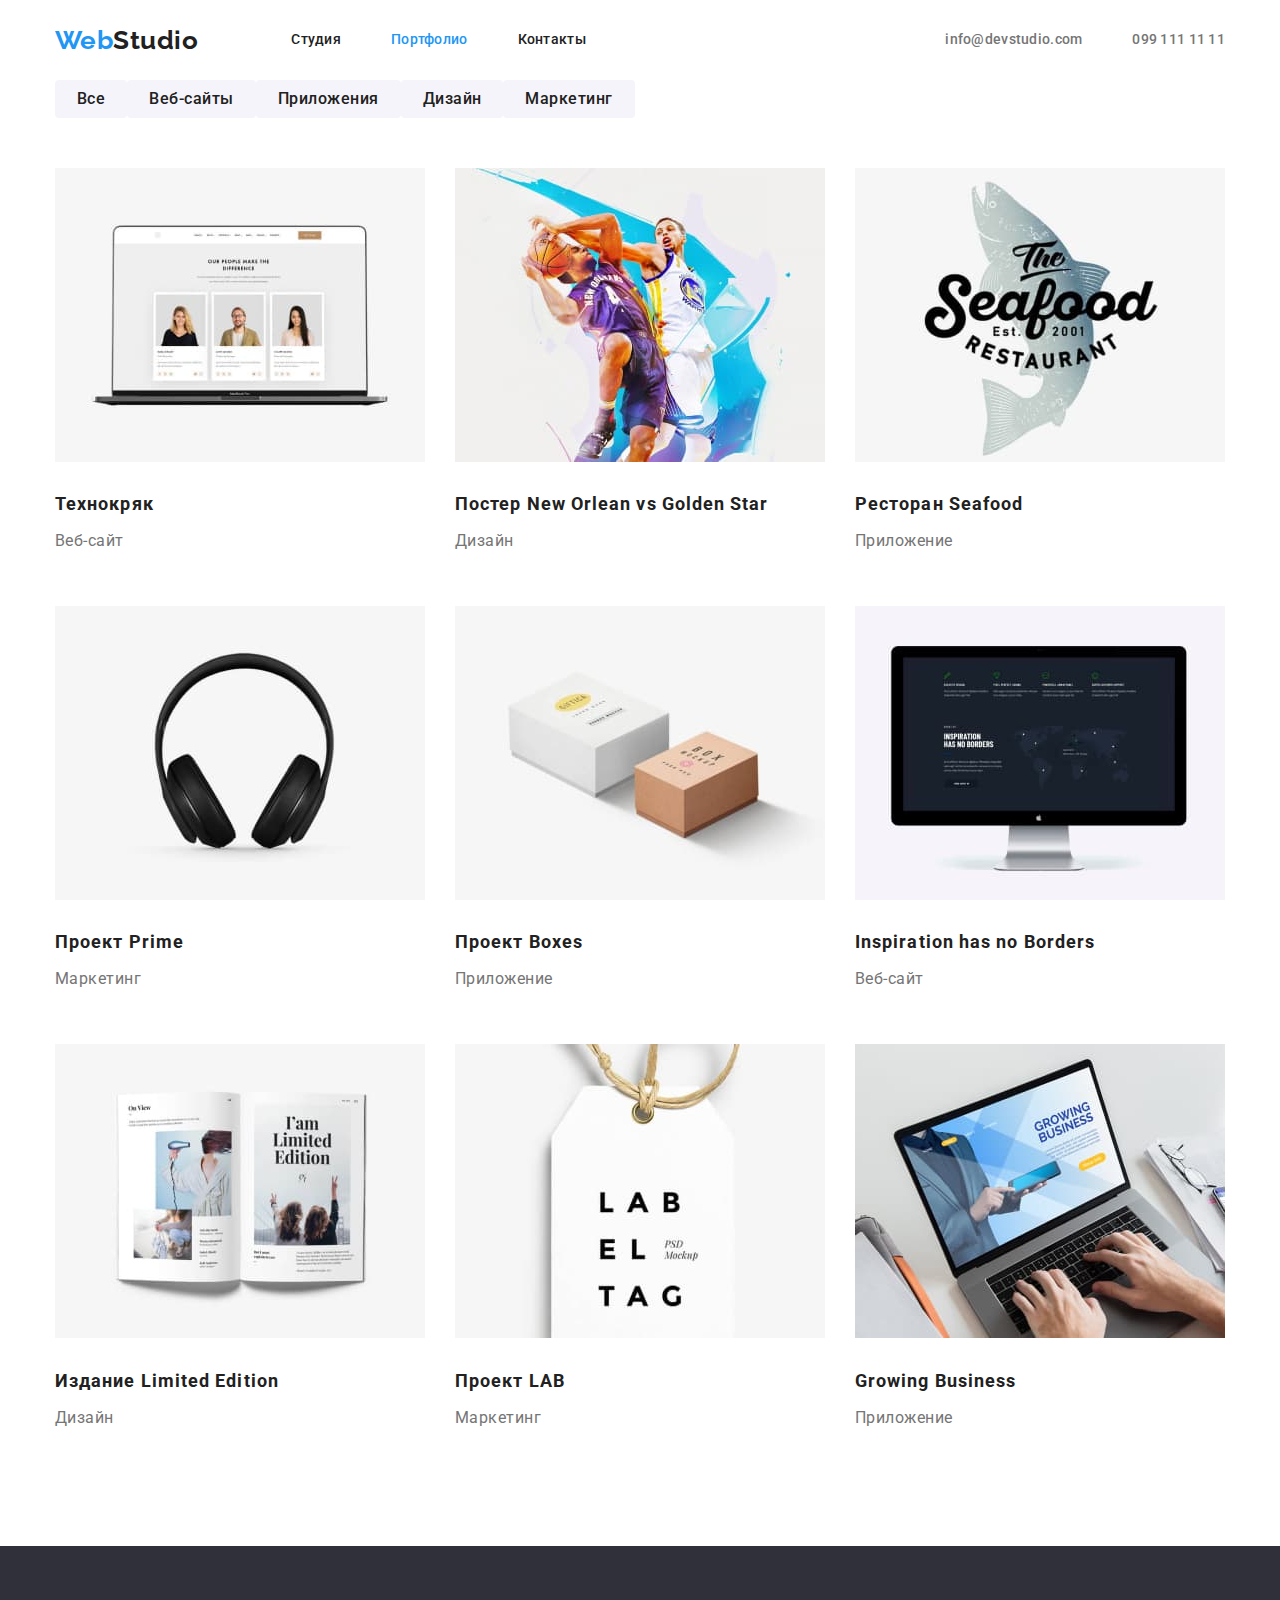
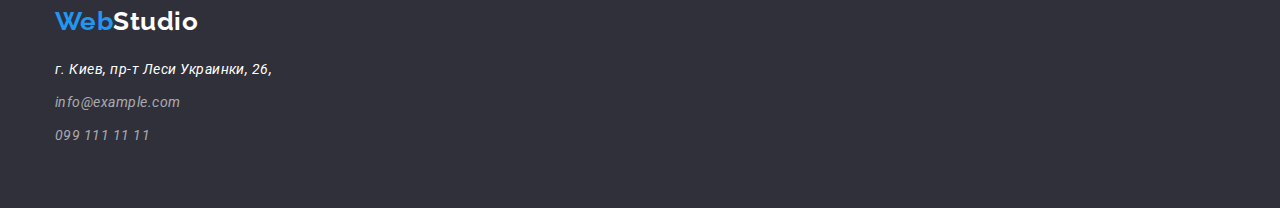
==== portfolio.html @ 03243314 "HomeWork03" ====
<!DOCTYPE html>
<html lang="ru">
  <head class="haeder">
    <meta charset="UTF-8" />
    <meta name="viewport" content="width=device-width, initial-scale=1.0" />
    <title>WebStudio</title>
    <link rel="preconnect" href="https://fonts.googleapis.com" />
    <link rel="preconnect" href="https://fonts.gstatic.com" crossorigin />
    <link
      href="https://fonts.googleapis.com/css2?family=Raleway:wght@700&family=Roboto:wght@400;500;700;900&display=swap"
      rel="stylesheet"
    />
    <link
      rel="stylesheet"
      href="https://cdnjs.cloudflare.com/ajax/libs/modern-normalize/1.1.0/modern-normalize.min.css"
    />
    <link rel="stylesheet" href="./css/styles.css" />
  </head>
  <body>
    <header>
      <div class="container">
        <nav class="proto">
          <a class="logo" href="./index.html"><span class="web-logo">Web</span>Studio</a>
          <ul class="site-nav">
            <li class="item"><a class="link" href="./index.html"> Студия</a></li>
            <li class="item"><a class="link current" href="./portfolio.html"> Портфолио</a></li>
            <li class="item"><a class="link" href=""> Контакты</a></li>
          </ul>
          <ul class="auth-nav">
            <li class="item">
              <a class="link" href="mailto:info&#64;devstudio.com">info&#64;devstudio.com</a>
            </li>
            <li class="item"><a class="link" href="tel:0991111111">099 111 11 11</a></li>
          </ul>
        </nav>
      </div>
    </header>
    <main>
      <section>
        <h1 class="filter hide">Сортировка</h1>
        <!--скрыть потом через CSS-->

        <div class="container">
          <ul class="sorting">
            <li class="haha"><button type="button">Все</button></li>
            <li class="haha"><button type="button">Веб-сайты</button></li>
            <li class="haha"><button type="button">Приложения</button></li>
            <li class="haha"><button type="button">Дизайн</button></li>
            <li class="haha"><button type="button">Маркетинг</button></li>
          </ul>
        </div>

        <h2 class="hide">Примеры</h2>
        <!--скрыть потом через CSS-->
        <div class="container">
          <ul class="sort-list">
            <div class="cards">
              <li>
                <figure>
                  <img
                    class="foto"
                    src="./images/tecnocrack.jpg"
                    alt="Технокряк"
                    width="370"
                    height="294"
                  />
                  <figcaption>
                    <h3 class="title">Технокряк</h3>
                    <p class="sort">Веб-сайт</p>
                  </figcaption>
                </figure>
              </li>
            </div>
            <div class="cards">
              <li>
                <figure>
                  <img
                    class="foto"
                    src="./images/poster.jpg"
                    alt="Постер New Orlean vs Golden Star"
                    width="370"
                    height="294"
                  />
                  <figcaption>
                    <h3 class="title">Постер New Orlean vs Golden Star</h3>
                    <p class="sort">Дизайн</p>
                  </figcaption>
                </figure>
              </li>
            </div>
            <div class="cards">
              <li>
                <figure>
                  <img
                    class="foto"
                    src="./images/seafood.jpg"
                    alt="Ресторан Seafood"
                    width="370"
                    height="294"
                  />
                  <figcaption>
                    <h3 class="title">Ресторан Seafood</h3>
                    <p class="sort">Приложение</p>
                  </figcaption>
                </figure>
              </li>
            </div>
            <div class="cards">
              <li>
                <figure>
                  <img
                    class="foto"
                    src="./images/prime.jpg"
                    alt="Проект Prime"
                    width="370"
                    height="294"
                  />
                  <figcaption>
                    <h3 class="title">Проект Prime</h3>
                    <p class="sort">Маркетинг</p>
                  </figcaption>
                </figure>
              </li>
            </div>
            <div class="cards">
              <li>
                <figure>
                  <img
                    class="foto"
                    src="./images/boxes.jpg"
                    alt="Проект Boxes"
                    width="370"
                    height="294"
                  />
                  <figcaption>
                    <h3 class="title">Проект Boxes</h3>
                    <p class="sort">Приложение</p>
                  </figcaption>
                </figure>
              </li>
            </div>
            <div class="cards">
              <li>
                <figure>
                  <img
                    class="foto"
                    src="./images/monitor.jpg"
                    alt="Inspiration has no Borders"
                    width="370"
                    height="294"
                  />
                  <figcaption>
                    <h3 class="title">Inspiration has no Borders</h3>
                    <p class="sort">Веб-сайт</p>
                  </figcaption>
                </figure>
              </li>
            </div>
            <div class="cards">
              <li>
                <figure>
                  <img
                    class="foto"
                    src="./images/limited.jpg"
                    alt="Издание Limited Edition"
                    width="370"
                    height="294"
                  />
                  <figcaption>
                    <h3 class="title">Издание Limited Edition</h3>
                    <p class="sort">Дизайн</p>
                  </figcaption>
                </figure>
              </li>
            </div>
            <div class="cards">
              <li>
                <figure>
                  <img
                    class="foto"
                    src="./images/lab.jpg"
                    alt="Проект LAB"
                    width="370"
                    height="294"
                  />
                  <figcaption>
                    <h3 class="title">Проект LAB</h3>
                    <p class="sort">Маркетинг</p>
                  </figcaption>
                </figure>
              </li>
            </div>
            <div class="cards">
              <li>
                <figure>
                  <img
                    class="foto"
                    src="./images/busines.jpg"
                    alt="Growing Business"
                    width="370"
                    height="294"
                  />
                  <figcaption>
                    <h3 class="title">Growing Business</h3>
                    <p class="sort">Приложение</p>
                  </figcaption>
                </figure>
              </li>
            </div>
          </ul>
        </div>
      </section>
    </main>
    <footer class="footer">
      <div class="container">
        <div class="logobox">
          <a class="logo" href="./index.html"><span class="web-logo">Web</span>Studio</a>
        </div>
        <address>
          <ul class="footer-list">
            <li class="item">г. Киев, пр-т Леси Украинки, 26,</li>
            <li class="item">
              <a class="link" href="mailto:info&#64;example.com">info&#64;example.com</a>
            </li>
            <li class="item"><a class="link" href="tel:0991111111">099 111 11 11</a></li>
          </ul>
        </address>
      </div>
    </footer>
  </body>
</html>
---- css/styles.css ----
:root {
    --primary-text-color: #757575;
    --secondary-text-color: #212121;
    --accent-color: #2196F3;
    --primary-white-color: #ffffff;
    --footer-text-color: rgba(255, 255, 255, 0.6);
    --footer-bkg-color: #2F303A;
}

body {
    color: var(--primary-text-color);
    background-color: var(--primary-white-color);
    font-family: roboto, sans-serif;
    letter-spacing: 0.03em;
    text-decoration: none;
}
ul {
    list-style: none;
    padding: 0;
    margin: 0;
}

.link {
    text-decoration: inherit;
}

.list {
    padding: 0;
}
/* Header */

.container {
    margin-left: auto;
    margin-right: auto;
    width: 1200px;
    padding: 0 15px;
       
}
.proto {
    display: flex;
    align-items: center;
}

.proto .link {
    display: block;
    padding-top: 32px;
    padding-bottom: 32px;
}

.logo{
    color: var(--secondary-text-color);
    font-family: raleway, sans-serif;
    font-weight: 700;
    font-size: 26px;
    line-height: 1.19;
    text-decoration: inherit;
}
.web-logo {
    color: var(--accent-color)
}

.site-nav {
    margin-left: 93px;
}

.site-nav, .auth-nav {
    margin-top: 0;
    margin-bottom: 0;
    padding: 0;
    font-weight: 500;
    font-size: 14px;
    line-height: 1.14;
    letter-spacing: 0.02em;
    display: flex;
}
.site-nav .item:not(:last-child),
.auth-nav .item:not(:last-child)  {
    margin-right: 50px;
}
.site-nav .link.current {
    color: var(--accent-color);
}
.site-nav .link {
    color: var(--secondary-text-color);
    font-weight: 500;
    font-size: 14px;
    line-height: 1.14;
    letter-spacing: 0.02em;
    
}
.site-nav .link:hover, 
.site-nav .link:focus {
color: var(--accent-color)
}

.auth-nav {
    margin-left: auto;
}

.auth-nav .link {
    color: var(--primary-text-color);
    font-weight: 500;
    font-size: 14px;
    line-height: 1.14;
    letter-spacing: 0.02em;
    
}
.auth-nav .link:hover,
.auth-nav .link:focus 
{
    color: var(--accent-color)
}

.hero {
   color: #FFFFFF;
    background-color: #2F303A; 
    text-align: center;
    
}

.hero-title  {
    
    font-weight: 900;
    font-size: 44px;
    line-height: 1.36;
    text-align: center;
    letter-spacing: 0.06em;
    text-transform: uppercase;
    margin-bottom: 30px;
    margin-top: 0;
padding-top: 200px;
}

.hero-button  {
font-weight: 700;
font-size: 16px;
line-height: 1.88;
text-align: center;
letter-spacing: 0.06em;
color: var(--primary-white-color);
background-color: var(--accent-color);
margin-bottom: 200px;;

}
.section-title {
    color: var(--secondary-text-color);
    margin: 0;
}


.hang-list{
    display: flex;
    flex-wrap: wrap;
    margin: 0;
}
.hang-list .item {
    width: 270px;
}
.hang-list .item:not(:last-child) {
    margin-right: 30px;
}

.hang-list .title {
    color: var(--secondary-text-color);
    font-weight: 700;
    font-size: 14px;
    line-height: 1.14;
    margin: 0;
    padding-top: 94px;
    padding-bottom: 10px;
}

.hang-list .text {
    font-size: 14px;
    line-height: 1.71;
    margin: 0;
    
}

.wwd-list .item:not(:last-child) {
    margin-right: 30px;}

.wwd-list {
    display: flex;
    flex-wrap: wrap;
    padding-bottom: 94px;
    margin: 0;
    
}




.section-title {
    font-weight: 700;
    font-size: 36px;
    line-height: 1.17;
    text-align: center;
    padding-bottom: 50px;
    padding-top: 94px;
    margin: 0;
}

.team-list {
    display: flex;
    padding-bottom: 94px;
}
.team-list .title {
    color: var(--secondary-text-color);
    font-weight: 500;
    font-size: 16px;
    line-height: 1.19;
    padding-bottom: 10px;
    margin: 0;
}

.team-list .position {
    font-size: 16px;
    line-height: 1.19;
    padding-bottom: 30px;
    margin: 0;
}

.team-list .foto {
    padding-bottom: 30px;
    margin: 0;
}

.team-list .person  {
    margin: 0;
}
.team-list .person:not(:last-child) {
    margin-right: 30px;
}

.footer {
    color: var(--primary-white-color);
    background-color: var(--footer-bkg-color);
    font-size: 14px;
    line-height: 1.71;
    display: block;
}
.footer-list {
    margin: 0;
    display: block;
}

.logobox {
   padding-top: 60px;
    padding-bottom: 20px; 
}

.footer .link {
    color: var(--footer-text-color)
}
.footer .logo {
    color: var(--primary-white-color);
    
}
.footer .link:hover,
.footer .link:focus {
    color: var(--accent-color)
}

.footer-list .item:not(:last-child) {
    padding-bottom: 9px;
}

.footer .container {
    padding-bottom: 60px;
}
/*Портфолио*/

.filter {
    color: --secondary-text-color;
    font-weight: 500;
    font-size: 16px;
    line-height: 1.62;
    text-align: center;
}
button {
    font-weight: 500;
    font-size: 16px;
    line-height: 1.62;
    text-align: center;
    letter-spacing: 0.03em;
    color: var(--secondary-text-color);
    cursor: pointer;
    background-color: #F5F4FA;
    padding: 6px 22px;
    border-radius: 4px;
    border: transparent;
    height: 38px;
}
button:hover,
button:focus {
    background: var(--accent-color);
    color: var(--primary-white-color)
}

.sort-list {
display: flex;
flex-wrap: wrap;
padding-bottom: 94px;
}

.sort-list .title {
    font-weight: 700;
    font-size: 18px;
    line-height: 2;
    letter-spacing: 0.06em;
    color: var(--secondary-text-color);
}

.sort-list .sort {
    font-size: 16px;
    line-height: 1.86;
}

.container .sorting {
    margin-bottom: 50px;
}



.hide {
    display: none;
    background-color: tomato;
}

.sorting {
    display: flex;
    align-items: flex-end;
}
.haha {
    display: block;
    
}

.cards {
    width: 370px;
    margin-right: 30px;
    margin-bottom: 30px;
}

.cards:nth-child(3n) {
    margin-right: 0;
}

.cards:nth-last-child(-n +3) {
    margin-bottom: 0;
}

.sort-list p, figure, h3 {
    margin: 0;
    
    
}

.cards .foto {
    margin-bottom: 20px;
}

.cards .title {
    margin-bottom: 4px;
}

.cards .sort {
    margin-bottom: 20px;
}
/* coment */
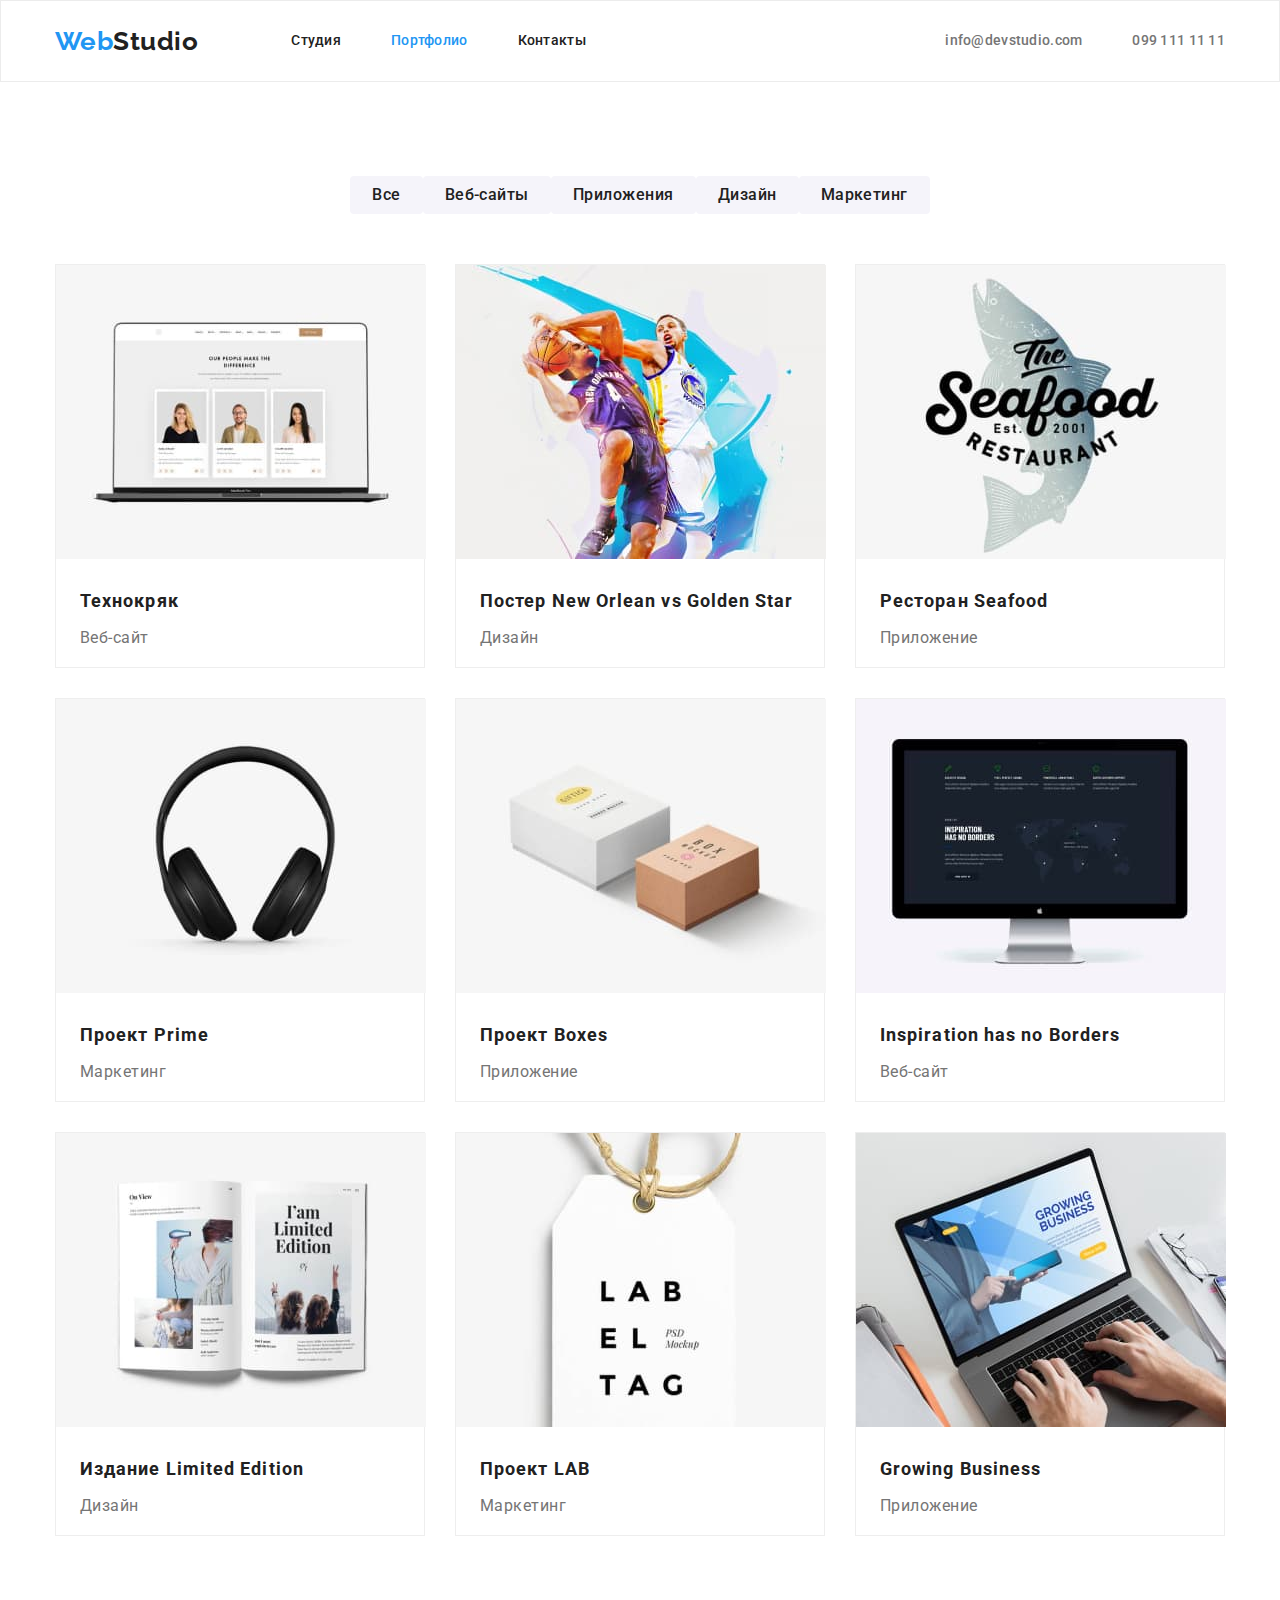
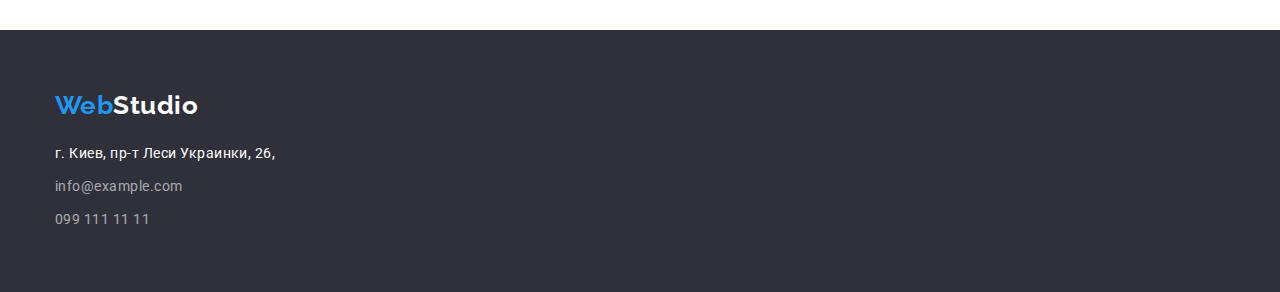
==== commit 66bdbea9: "HomeWork03rep" ====
--- a/portfolio.html
+++ b/portfolio.html
@@ -17,7 +17,7 @@
     <link rel="stylesheet" href="./css/styles.css" />
   </head>
   <body>
-    <header>
+    <header class="top">
       <div class="container">
         <nav class="proto">
           <a class="logo" href="./index.html"><span class="web-logo">Web</span>Studio</a>
--- a/css/styles.css
+++ b/css/styles.css
@@ -45,6 +45,10 @@
     display: block;
     padding-top: 32px;
     padding-bottom: 32px;
+}
+
+.top {
+    border: 1px solid #ECECEC;
 }
 
 .logo{
@@ -201,6 +205,9 @@
     margin: 0;
 }
 
+.our-team {
+    background-color: #F5F4FA;
+}
 .team-list {
     display: flex;
     padding-bottom: 94px;
@@ -222,10 +229,22 @@
 }
 
 .team-list .foto {
-    padding-bottom: 30px;
-    margin: 0;
-}
-
+    margin-bottom: 30px;
+    border-radius: 0px;
+}
+
+.person figure {
+    width: 270px;
+    height: 368px;
+    background: #FFFFFF;    
+    box-shadow: 0px 1px 3px rgba(0, 0, 0, 0.12),
+    0px 1px 1px rgba(0, 0, 0, 0.14),
+    0px 2px 1px rgba(0, 0, 0, 0.2);
+    border-radius: 0px 0px 4px 4px;
+    text-align: center;
+}
+
+    
 .team-list .person  {
     margin: 0;
 }
@@ -331,6 +350,9 @@
 .sorting {
     display: flex;
     align-items: flex-end;
+    justify-content: center;
+    margin-top: 94px;
+    margin-bottom: 50px;
 }
 .haha {
     display: block;
@@ -339,8 +361,15 @@
 
 .cards {
     width: 370px;
+    height: 404px;
     margin-right: 30px;
     margin-bottom: 30px;
+
+    background: #FFFFFF;
+    border: 1px solid #EEEEEE;
+    box-sizing: border-box;
+    
+    
 }
 
 .cards:nth-child(3n) {
@@ -353,8 +382,6 @@
 
 .sort-list p, figure, h3 {
     margin: 0;
-    
-    
 }
 
 .cards .foto {
@@ -363,9 +390,15 @@
 
 .cards .title {
     margin-bottom: 4px;
+    padding-left: 24px;
 }
 
 .cards .sort {
     margin-bottom: 20px;
+    padding-left: 24px;
+}
+
+address {
+    font-style: normal;
 }
 /* coment */
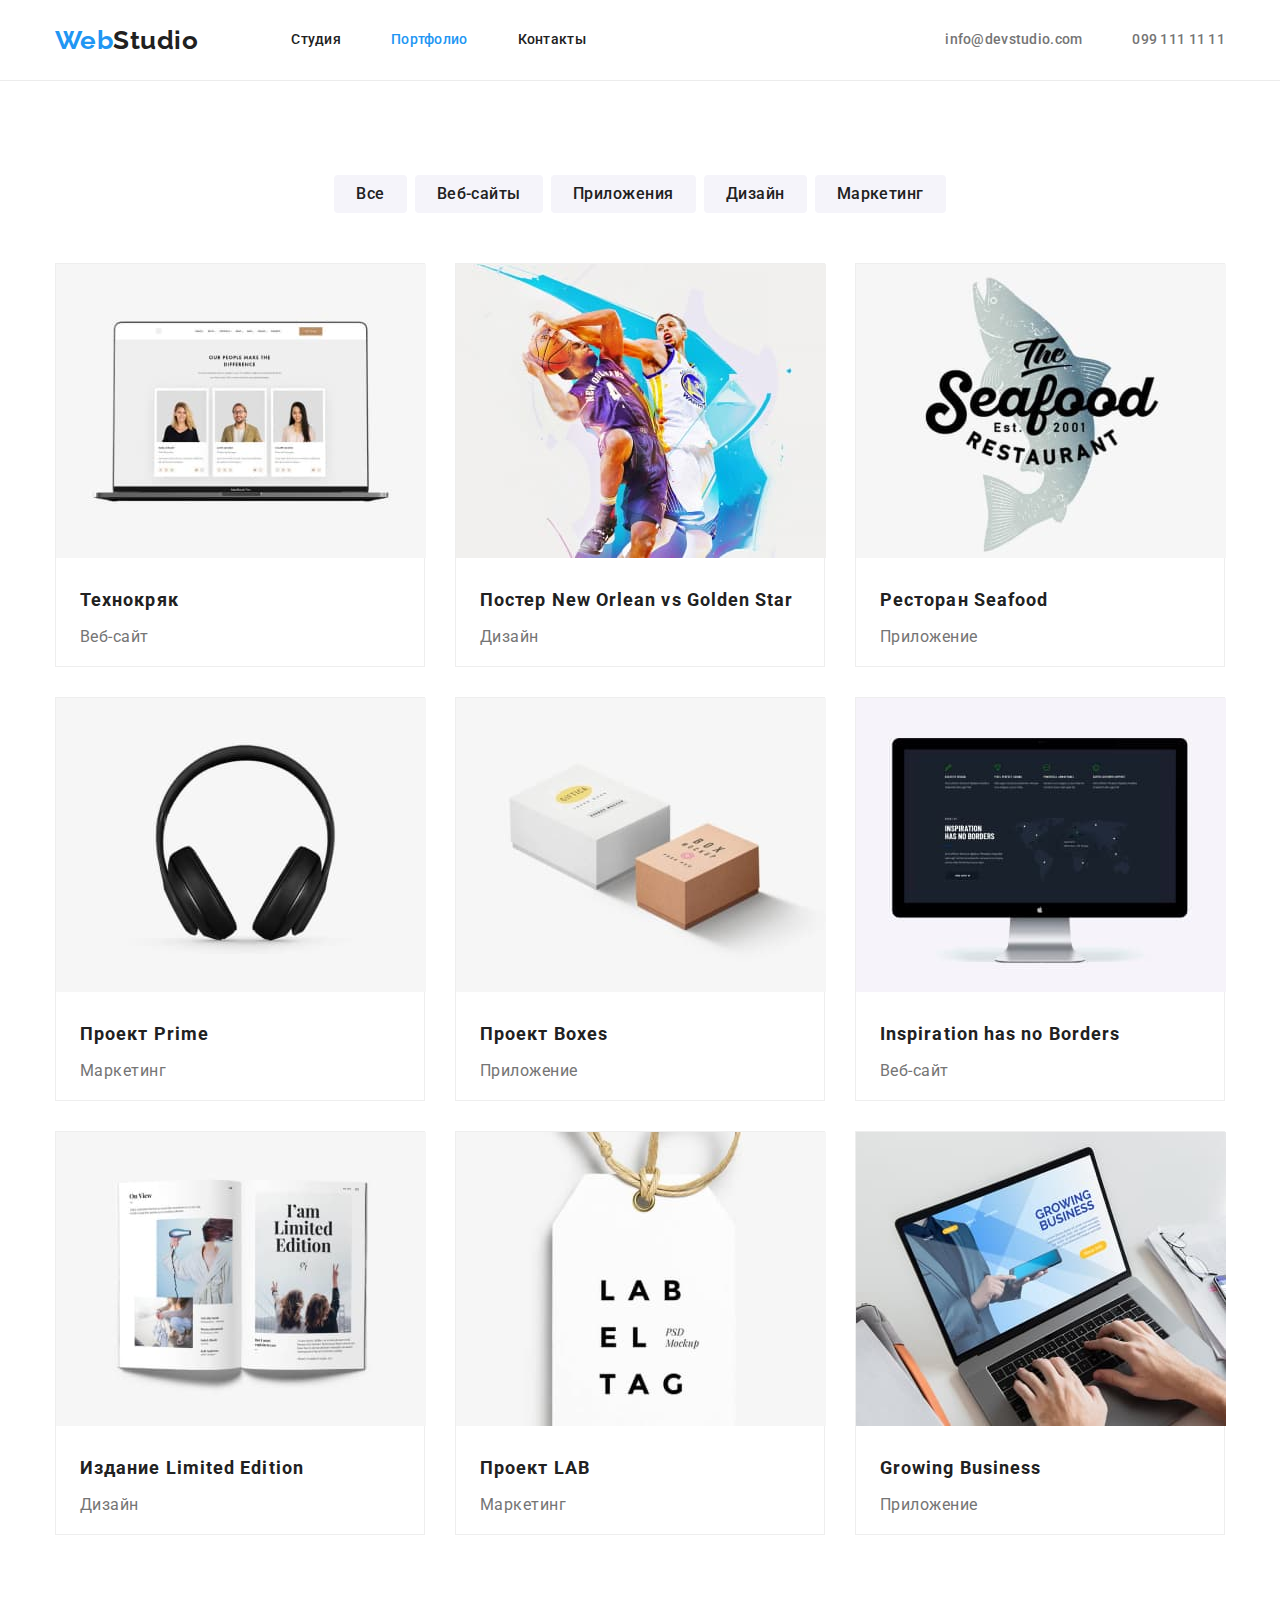
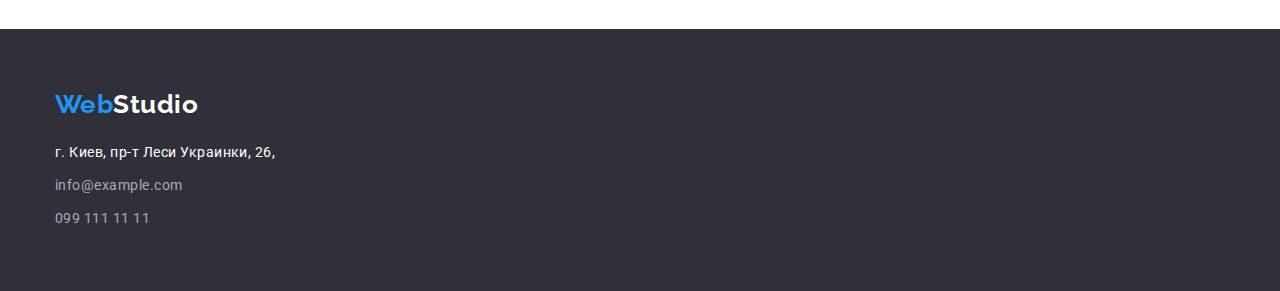
==== commit 1fb3a37b: "HomeWORK03" ====
--- a/portfolio.html
+++ b/portfolio.html
@@ -36,17 +36,17 @@
       </div>
     </header>
     <main>
-      <section>
+      <section class="section">
         <h1 class="filter hide">Сортировка</h1>
         <!--скрыть потом через CSS-->
 
         <div class="container">
           <ul class="sorting">
-            <li class="haha"><button type="button">Все</button></li>
-            <li class="haha"><button type="button">Веб-сайты</button></li>
-            <li class="haha"><button type="button">Приложения</button></li>
-            <li class="haha"><button type="button">Дизайн</button></li>
-            <li class="haha"><button type="button">Маркетинг</button></li>
+            <li class="sort-butt"><button type="button">Все</button></li>
+            <li class="sort-butt"><button type="button">Веб-сайты</button></li>
+            <li class="sort-butt"><button type="button">Приложения</button></li>
+            <li class="sort-butt"><button type="button">Дизайн</button></li>
+            <li class="sort-butt"><button type="button">Маркетинг</button></li>
           </ul>
         </div>
 
@@ -54,159 +54,149 @@
         <!--скрыть потом через CSS-->
         <div class="container">
           <ul class="sort-list">
-            <div class="cards">
-              <li>
-                <figure>
-                  <img
-                    class="foto"
-                    src="./images/tecnocrack.jpg"
-                    alt="Технокряк"
-                    width="370"
-                    height="294"
-                  />
-                  <figcaption>
-                    <h3 class="title">Технокряк</h3>
-                    <p class="sort">Веб-сайт</p>
-                  </figcaption>
-                </figure>
-              </li>
-            </div>
-            <div class="cards">
-              <li>
-                <figure>
-                  <img
-                    class="foto"
-                    src="./images/poster.jpg"
-                    alt="Постер New Orlean vs Golden Star"
-                    width="370"
-                    height="294"
-                  />
-                  <figcaption>
-                    <h3 class="title">Постер New Orlean vs Golden Star</h3>
-                    <p class="sort">Дизайн</p>
-                  </figcaption>
-                </figure>
-              </li>
-            </div>
-            <div class="cards">
-              <li>
-                <figure>
-                  <img
-                    class="foto"
-                    src="./images/seafood.jpg"
-                    alt="Ресторан Seafood"
-                    width="370"
-                    height="294"
-                  />
-                  <figcaption>
-                    <h3 class="title">Ресторан Seafood</h3>
-                    <p class="sort">Приложение</p>
-                  </figcaption>
-                </figure>
-              </li>
-            </div>
-            <div class="cards">
-              <li>
-                <figure>
-                  <img
-                    class="foto"
-                    src="./images/prime.jpg"
-                    alt="Проект Prime"
-                    width="370"
-                    height="294"
-                  />
-                  <figcaption>
-                    <h3 class="title">Проект Prime</h3>
-                    <p class="sort">Маркетинг</p>
-                  </figcaption>
-                </figure>
-              </li>
-            </div>
-            <div class="cards">
-              <li>
-                <figure>
-                  <img
-                    class="foto"
-                    src="./images/boxes.jpg"
-                    alt="Проект Boxes"
-                    width="370"
-                    height="294"
-                  />
-                  <figcaption>
-                    <h3 class="title">Проект Boxes</h3>
-                    <p class="sort">Приложение</p>
-                  </figcaption>
-                </figure>
-              </li>
-            </div>
-            <div class="cards">
-              <li>
-                <figure>
-                  <img
-                    class="foto"
-                    src="./images/monitor.jpg"
-                    alt="Inspiration has no Borders"
-                    width="370"
-                    height="294"
-                  />
-                  <figcaption>
-                    <h3 class="title">Inspiration has no Borders</h3>
-                    <p class="sort">Веб-сайт</p>
-                  </figcaption>
-                </figure>
-              </li>
-            </div>
-            <div class="cards">
-              <li>
-                <figure>
-                  <img
-                    class="foto"
-                    src="./images/limited.jpg"
-                    alt="Издание Limited Edition"
-                    width="370"
-                    height="294"
-                  />
-                  <figcaption>
-                    <h3 class="title">Издание Limited Edition</h3>
-                    <p class="sort">Дизайн</p>
-                  </figcaption>
-                </figure>
-              </li>
-            </div>
-            <div class="cards">
-              <li>
-                <figure>
-                  <img
-                    class="foto"
-                    src="./images/lab.jpg"
-                    alt="Проект LAB"
-                    width="370"
-                    height="294"
-                  />
-                  <figcaption>
-                    <h3 class="title">Проект LAB</h3>
-                    <p class="sort">Маркетинг</p>
-                  </figcaption>
-                </figure>
-              </li>
-            </div>
-            <div class="cards">
-              <li>
-                <figure>
-                  <img
-                    class="foto"
-                    src="./images/busines.jpg"
-                    alt="Growing Business"
-                    width="370"
-                    height="294"
-                  />
-                  <figcaption>
-                    <h3 class="title">Growing Business</h3>
-                    <p class="sort">Приложение</p>
-                  </figcaption>
-                </figure>
-              </li>
-            </div>
+            <li class="cards">
+              <figure>
+                <img
+                  class="foto"
+                  src="./images/tecnocrack.jpg"
+                  alt="Технокряк"
+                  width="370"
+                  height="294"
+                />
+                <figcaption>
+                  <h3 class="title">Технокряк</h3>
+                  <p class="sort">Веб-сайт</p>
+                </figcaption>
+              </figure>
+            </li>
+
+            <li class="cards">
+              <figure>
+                <img
+                  class="foto"
+                  src="./images/poster.jpg"
+                  alt="Постер New Orlean vs Golden Star"
+                  width="370"
+                  height="294"
+                />
+                <figcaption>
+                  <h3 class="title">Постер New Orlean vs Golden Star</h3>
+                  <p class="sort">Дизайн</p>
+                </figcaption>
+              </figure>
+            </li>
+
+            <li class="cards">
+              <figure>
+                <img
+                  class="foto"
+                  src="./images/seafood.jpg"
+                  alt="Ресторан Seafood"
+                  width="370"
+                  height="294"
+                />
+                <figcaption>
+                  <h3 class="title">Ресторан Seafood</h3>
+                  <p class="sort">Приложение</p>
+                </figcaption>
+              </figure>
+            </li>
+
+            <li class="cards">
+              <figure>
+                <img
+                  class="foto"
+                  src="./images/prime.jpg"
+                  alt="Проект Prime"
+                  width="370"
+                  height="294"
+                />
+                <figcaption>
+                  <h3 class="title">Проект Prime</h3>
+                  <p class="sort">Маркетинг</p>
+                </figcaption>
+              </figure>
+            </li>
+
+            <li class="cards">
+              <figure>
+                <img
+                  class="foto"
+                  src="./images/boxes.jpg"
+                  alt="Проект Boxes"
+                  width="370"
+                  height="294"
+                />
+                <figcaption>
+                  <h3 class="title">Проект Boxes</h3>
+                  <p class="sort">Приложение</p>
+                </figcaption>
+              </figure>
+            </li>
+
+            <li class="cards">
+              <figure>
+                <img
+                  class="foto"
+                  src="./images/monitor.jpg"
+                  alt="Inspiration has no Borders"
+                  width="370"
+                  height="294"
+                />
+                <figcaption>
+                  <h3 class="title">Inspiration has no Borders</h3>
+                  <p class="sort">Веб-сайт</p>
+                </figcaption>
+              </figure>
+            </li>
+
+            <li class="cards">
+              <figure>
+                <img
+                  class="foto"
+                  src="./images/limited.jpg"
+                  alt="Издание Limited Edition"
+                  width="370"
+                  height="294"
+                />
+                <figcaption>
+                  <h3 class="title">Издание Limited Edition</h3>
+                  <p class="sort">Дизайн</p>
+                </figcaption>
+              </figure>
+            </li>
+
+            <li class="cards">
+              <figure>
+                <img
+                  class="foto"
+                  src="./images/lab.jpg"
+                  alt="Проект LAB"
+                  width="370"
+                  height="294"
+                />
+                <figcaption>
+                  <h3 class="title">Проект LAB</h3>
+                  <p class="sort">Маркетинг</p>
+                </figcaption>
+              </figure>
+            </li>
+
+            <li class="cards">
+              <figure>
+                <img
+                  class="foto"
+                  src="./images/busines.jpg"
+                  alt="Growing Business"
+                  width="370"
+                  height="294"
+                />
+                <figcaption>
+                  <h3 class="title">Growing Business</h3>
+                  <p class="sort">Приложение</p>
+                </figcaption>
+              </figure>
+            </li>
           </ul>
         </div>
       </section>
--- a/css/styles.css
+++ b/css/styles.css
@@ -20,6 +20,15 @@
     margin: 0;
 }
 
+.section {
+    padding-top: 94px;
+    padding-bottom: 94px;
+}
+
+.section.no-padding {
+    padding-bottom: 0;
+}
+
 .link {
     text-decoration: inherit;
 }
@@ -48,7 +57,7 @@
 }
 
 .top {
-    border: 1px solid #ECECEC;
+    border-bottom: 1px solid #ECECEC;
 }
 
 .logo{
@@ -136,6 +145,8 @@
 }
 
 .hero-button  {
+    width: 200px;
+    height: 50px;
 font-weight: 700;
 font-size: 16px;
 line-height: 1.88;
@@ -170,7 +181,7 @@
     font-size: 14px;
     line-height: 1.14;
     margin: 0;
-    padding-top: 94px;
+   /* padding-top: 94px; */
     padding-bottom: 10px;
 }
 
@@ -187,7 +198,7 @@
 .wwd-list {
     display: flex;
     flex-wrap: wrap;
-    padding-bottom: 94px;
+   /* padding-bottom: 94px; */
     margin: 0;
     
 }
@@ -201,7 +212,7 @@
     line-height: 1.17;
     text-align: center;
     padding-bottom: 50px;
-    padding-top: 94px;
+    /* padding-top: 94px; */
     margin: 0;
 }
 
@@ -210,7 +221,7 @@
 }
 .team-list {
     display: flex;
-    padding-bottom: 94px;
+   /* padding-bottom: 94px; */
 }
 .team-list .title {
     color: var(--secondary-text-color);
@@ -320,7 +331,7 @@
 .sort-list {
 display: flex;
 flex-wrap: wrap;
-padding-bottom: 94px;
+/*padding-bottom: 94px; */
 }
 
 .sort-list .title {
@@ -351,14 +362,13 @@
     display: flex;
     align-items: flex-end;
     justify-content: center;
-    margin-top: 94px;
+   /* margin-top: 94px; */
     margin-bottom: 50px;
 }
-.haha {
-    display: block;
-    
-}
-
+
+.sort-butt:not(:last-child) {
+    padding-right: 8px;
+}
 .cards {
     width: 370px;
     height: 404px;
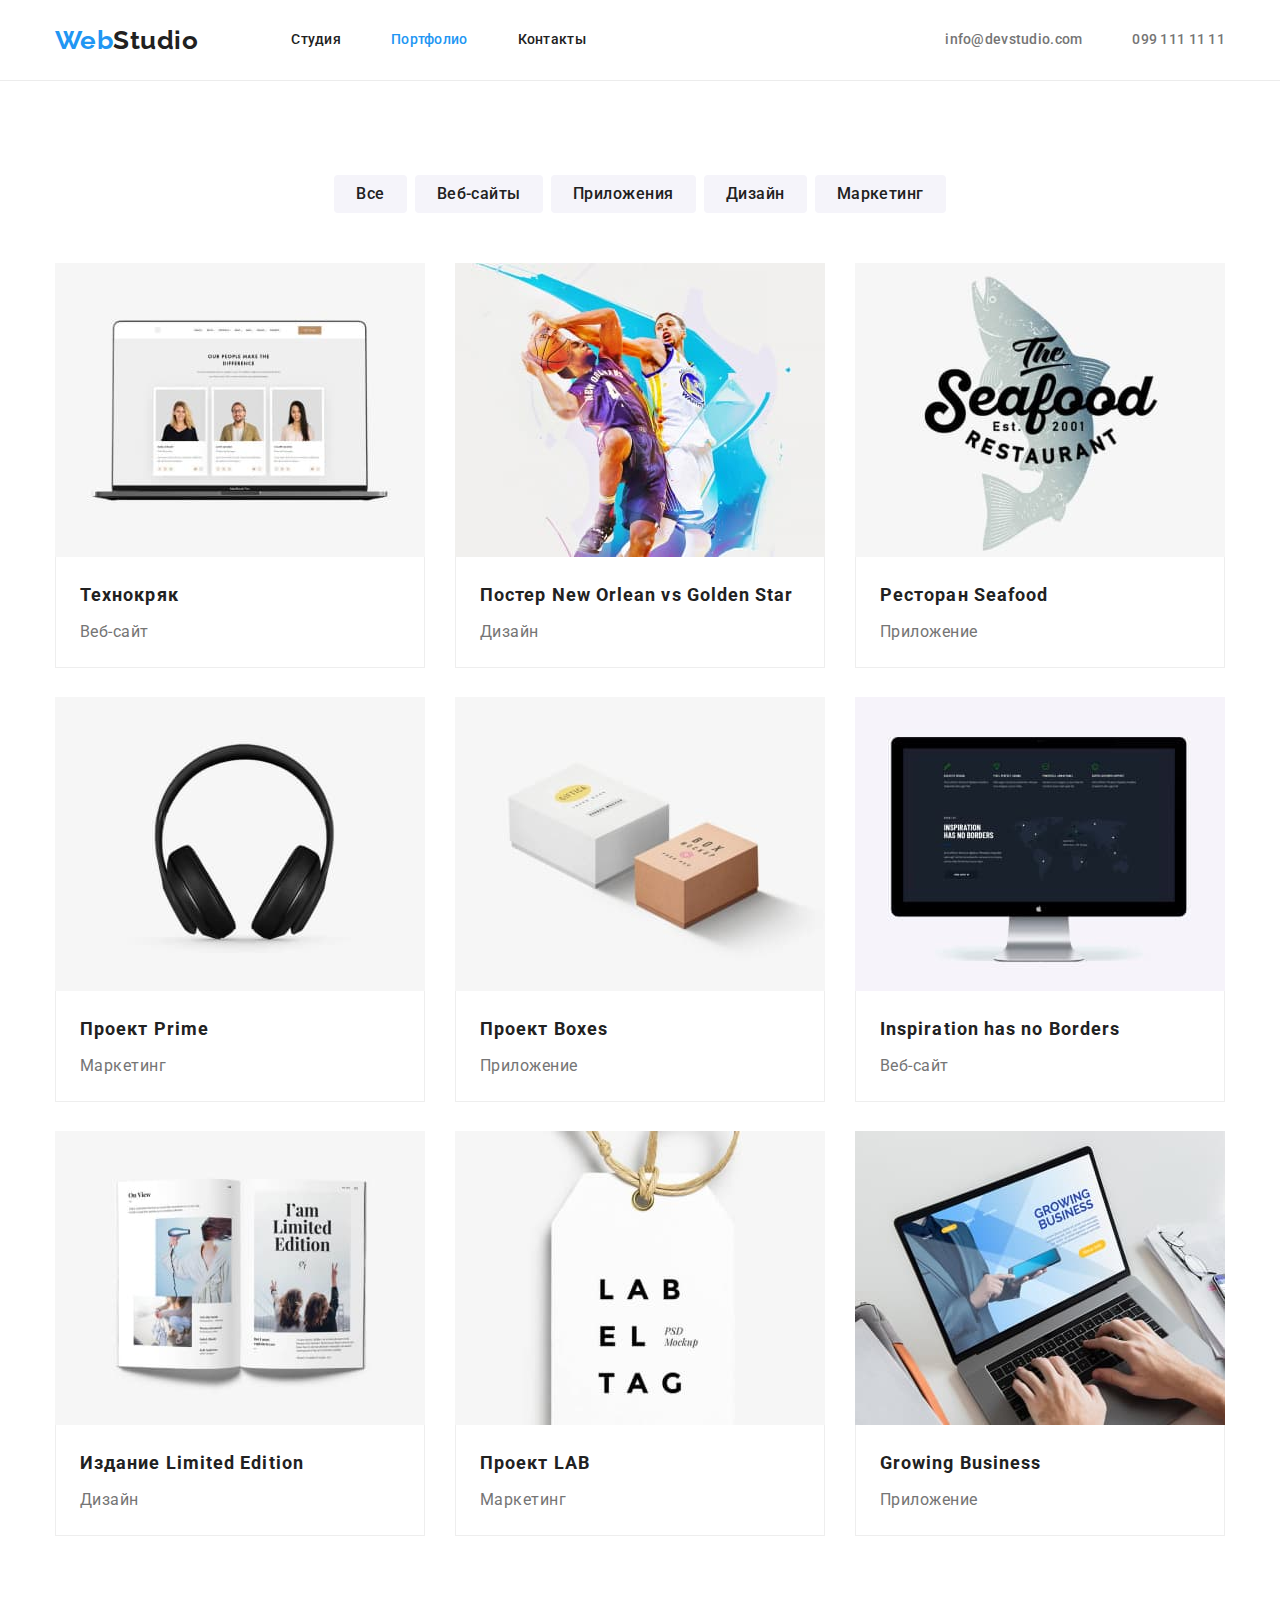
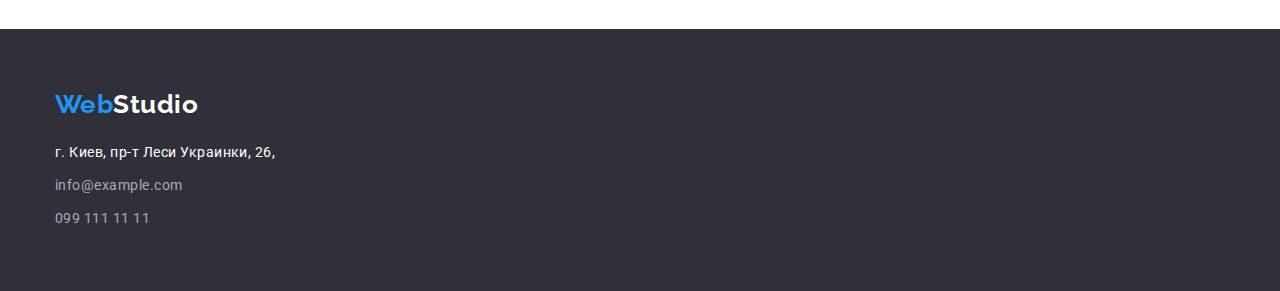
==== commit c73d8413: "hw03" ====
--- a/portfolio.html
+++ b/portfolio.html
@@ -63,7 +63,7 @@
                   width="370"
                   height="294"
                 />
-                <figcaption>
+                <figcaption class="borders">
                   <h3 class="title">Технокряк</h3>
                   <p class="sort">Веб-сайт</p>
                 </figcaption>
@@ -79,7 +79,7 @@
                   width="370"
                   height="294"
                 />
-                <figcaption>
+                <figcaption class="borders">
                   <h3 class="title">Постер New Orlean vs Golden Star</h3>
                   <p class="sort">Дизайн</p>
                 </figcaption>
@@ -95,7 +95,7 @@
                   width="370"
                   height="294"
                 />
-                <figcaption>
+                <figcaption class="borders">
                   <h3 class="title">Ресторан Seafood</h3>
                   <p class="sort">Приложение</p>
                 </figcaption>
@@ -111,7 +111,7 @@
                   width="370"
                   height="294"
                 />
-                <figcaption>
+                <figcaption class="borders">
                   <h3 class="title">Проект Prime</h3>
                   <p class="sort">Маркетинг</p>
                 </figcaption>
@@ -127,7 +127,7 @@
                   width="370"
                   height="294"
                 />
-                <figcaption>
+                <figcaption class="borders">
                   <h3 class="title">Проект Boxes</h3>
                   <p class="sort">Приложение</p>
                 </figcaption>
@@ -143,7 +143,7 @@
                   width="370"
                   height="294"
                 />
-                <figcaption>
+                <figcaption class="borders">
                   <h3 class="title">Inspiration has no Borders</h3>
                   <p class="sort">Веб-сайт</p>
                 </figcaption>
@@ -159,7 +159,7 @@
                   width="370"
                   height="294"
                 />
-                <figcaption>
+                <figcaption class="borders">
                   <h3 class="title">Издание Limited Edition</h3>
                   <p class="sort">Дизайн</p>
                 </figcaption>
@@ -175,7 +175,7 @@
                   width="370"
                   height="294"
                 />
-                <figcaption>
+                <figcaption class="borders">
                   <h3 class="title">Проект LAB</h3>
                   <p class="sort">Маркетинг</p>
                 </figcaption>
@@ -191,7 +191,7 @@
                   width="370"
                   height="294"
                 />
-                <figcaption>
+                <figcaption class="borders">
                   <h3 class="title">Growing Business</h3>
                   <p class="sort">Приложение</p>
                 </figcaption>
--- a/css/styles.css
+++ b/css/styles.css
@@ -376,7 +376,7 @@
     margin-bottom: 30px;
 
     background: #FFFFFF;
-    border: 1px solid #EEEEEE;
+    
     box-sizing: border-box;
     
     
@@ -395,10 +395,11 @@
 }
 
 .cards .foto {
-    margin-bottom: 20px;
+    margin-bottom: -4px;
 }
 
 .cards .title {
+    padding-top: 20px;
     margin-bottom: 4px;
     padding-left: 24px;
 }
@@ -408,6 +409,14 @@
     padding-left: 24px;
 }
 
+.borders {
+    
+border: 1px solid #eeeeee;;
+border-top-width: 0;
+box-sizing: border-box;
+
+   
+}
 address {
     font-style: normal;
 }
